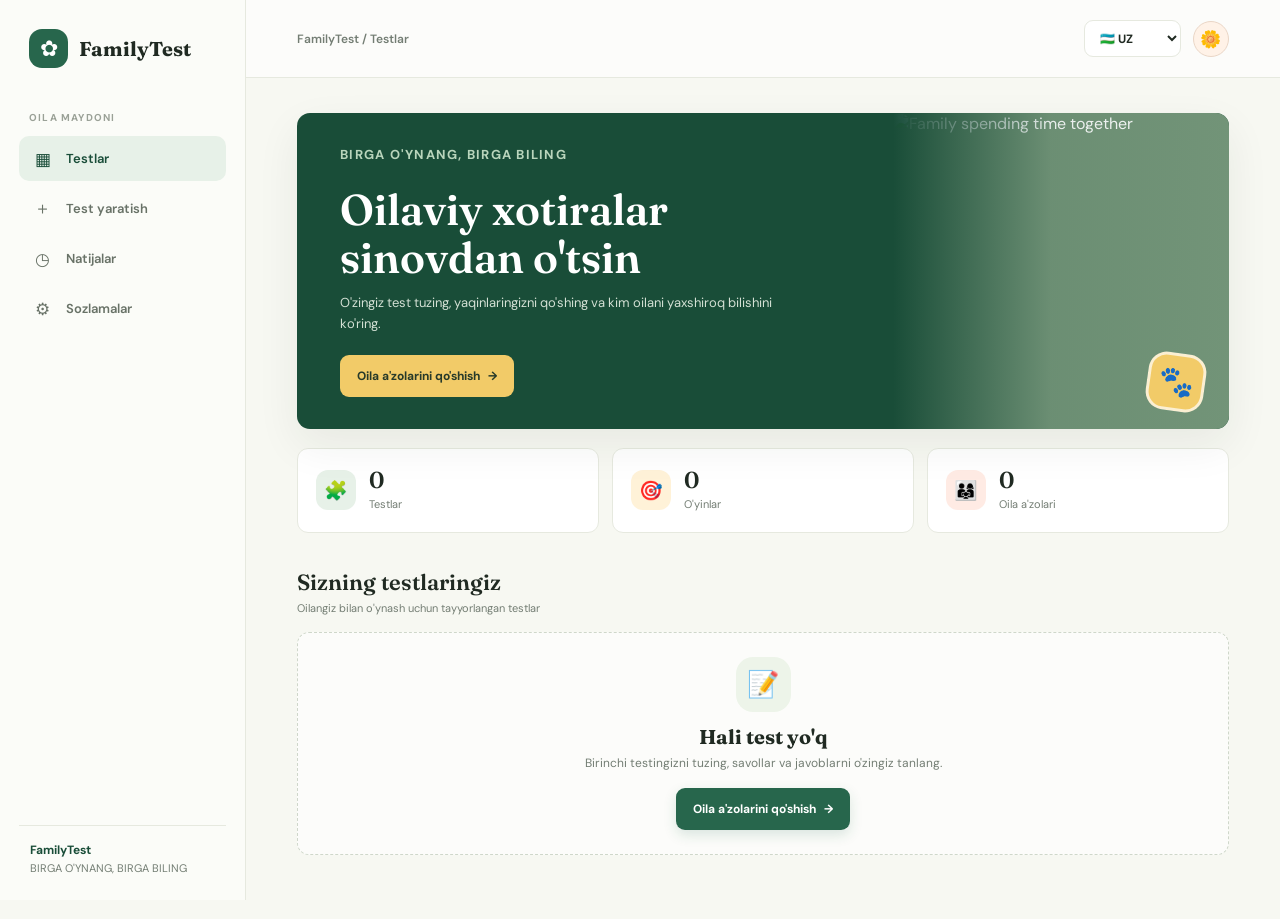
==== index.html @ fa44ad01 "fix vercel routing" ====
<!doctype html>
<html lang="uz">
<head>
	<meta charset="utf-8">
	<meta name="viewport" content="width=device-width, initial-scale=1">
	<meta http-equiv="refresh" content="0; url=./Tests.html">
	<title>FamilyTest</title>
	<script>window.location.replace("./Tests.html");</script>
</head>
<body>
	<p>FamilyTest ochilmoqda. <a href="./Tests.html">Davom etish</a></p>
</body>
</html>
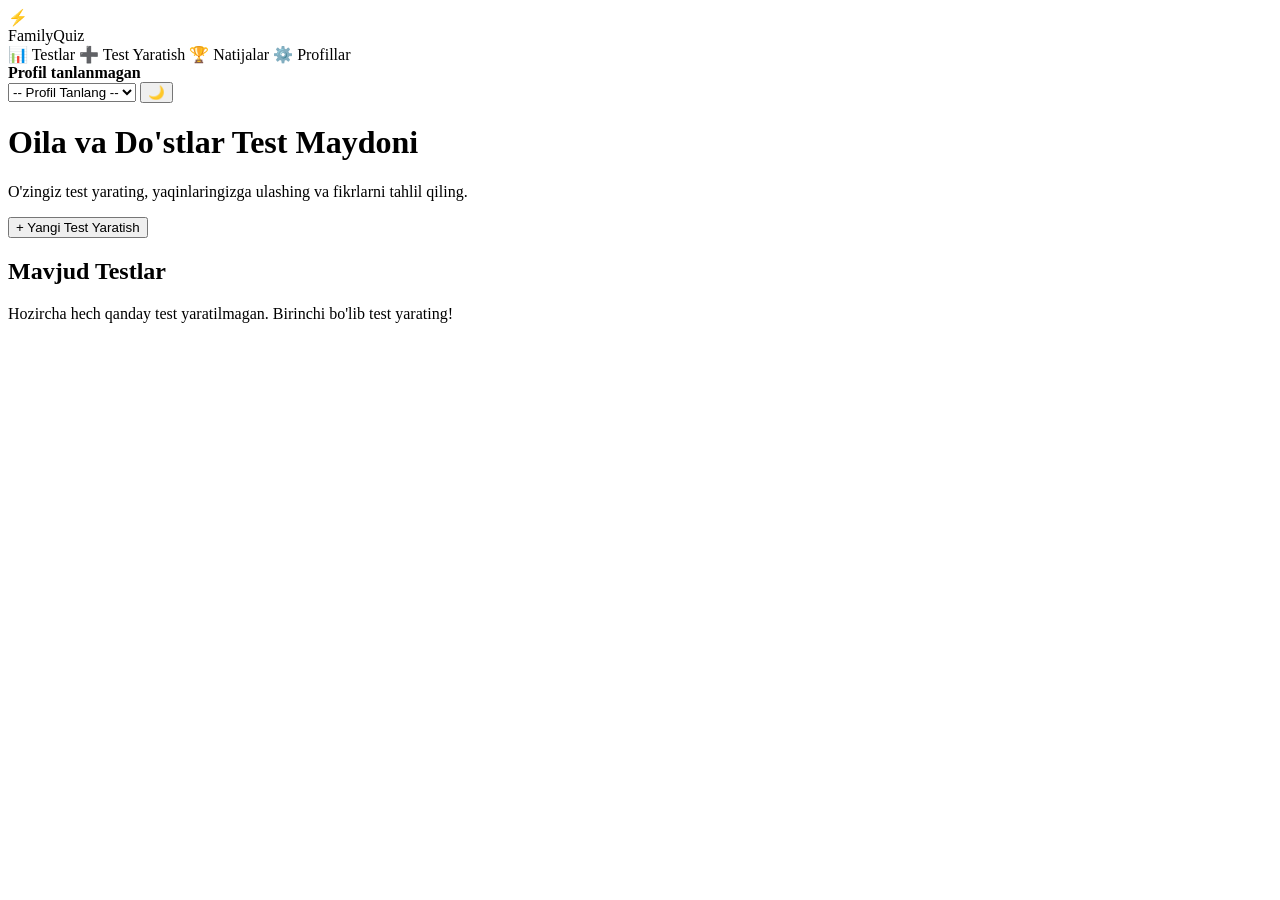
==== commit a8631f7d: "Initial commit: Family & Friends Quiz App" ====
--- a/index.html
+++ b/index.html
@@ -1,13 +1,16 @@
-<!doctype html>
-<html lang="uz">
+<!DOCTYPE html>
+<html lang="uz" data-theme="light">
 <head>
-	<meta charset="utf-8">
-	<meta name="viewport" content="width=device-width, initial-scale=1">
-	<meta http-equiv="refresh" content="0; url=./Tests.html">
-	<title>FamilyTest</title>
-	<script>window.location.replace("./Tests.html");</script>
+    <meta charset="UTF-8">
+    <meta name="viewport" content="width=device-width, initial-scale=1.0">
+    <title>Family & Friends Test Platformasi</title>
+    <link rel="stylesheet" href="style.css">
+    <link rel="preconnect" href="https://fonts.googleapis.com">
+    <link rel="preconnect" href="https://fonts.gstatic.com" crossorigin>
+    <link href="https://fonts.googleapis.com/css2?family=Plus+Jakarta+Sans:wght@400;500;600;700;800&display=swap" rel="stylesheet">
 </head>
 <body>
-	<p>FamilyTest ochilmoqda. <a href="./Tests.html">Davom etish</a></p>
+    <div id="app"></div>
+    <script src="app.js"></script>
 </body>
 </html>
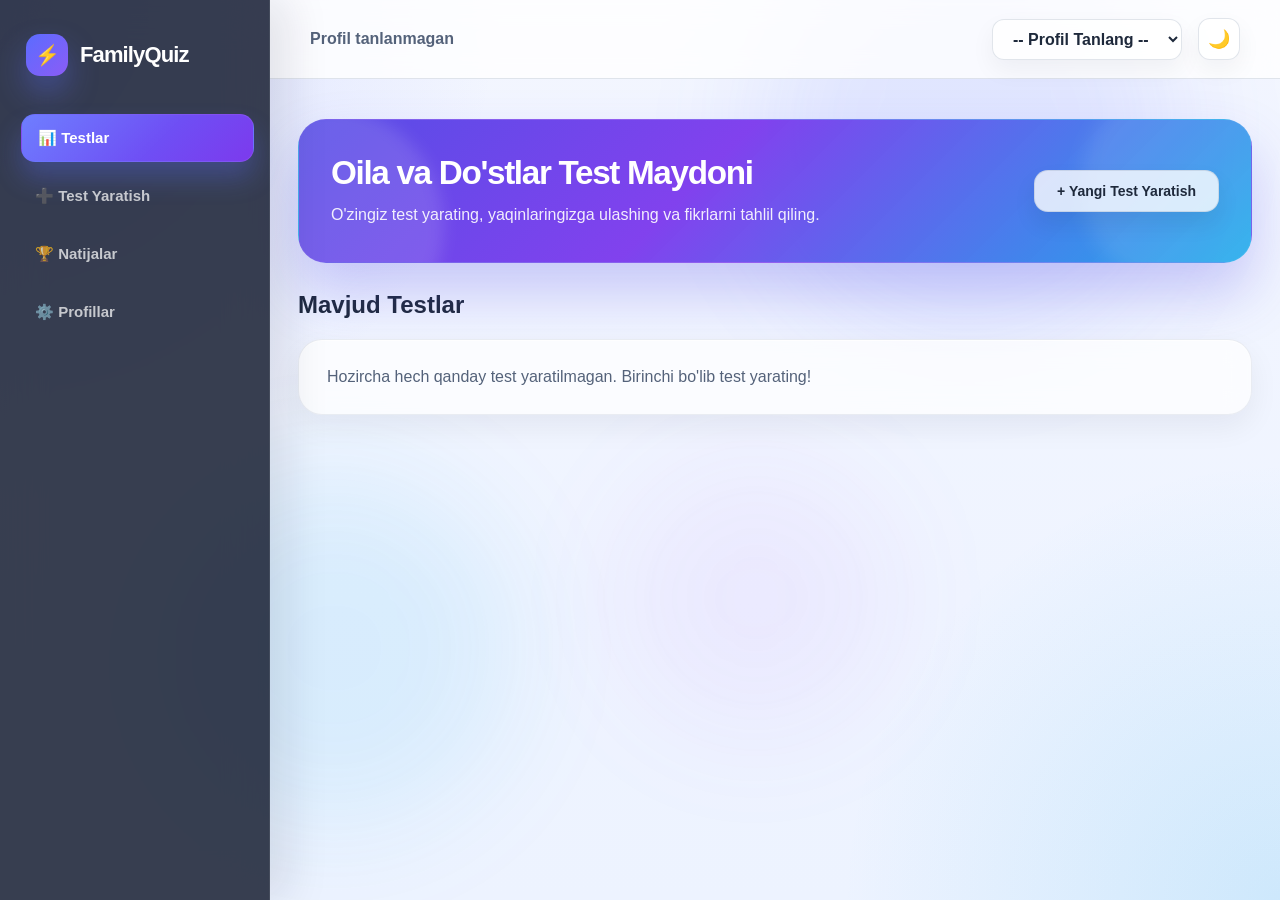
==== commit da7bf7f1: "first commit" ====
--- a/index.html
+++ b/index.html
@@ -4,7 +4,7 @@
     <meta charset="UTF-8">
     <meta name="viewport" content="width=device-width, initial-scale=1.0">
     <title>Family & Friends Test Platformasi</title>
-    <link rel="stylesheet" href="style.css">
+    <link rel="stylesheet" href="Style.css">
     <link rel="preconnect" href="https://fonts.googleapis.com">
     <link rel="preconnect" href="https://fonts.gstatic.com" crossorigin>
     <link href="https://fonts.googleapis.com/css2?family=Plus+Jakarta+Sans:wght@400;500;600;700;800&display=swap" rel="stylesheet">
--- a/Style.css
+++ b/Style.css
@@ -0,0 +1,789 @@
+:root {
+    --bg-main: #f3f6ff;
+    --bg-surface: rgba(255, 255, 255, 0.9);
+    --bg-soft: #eef3ff;
+    --bg-sidebar: linear-gradient(180deg, #0f172a 0%, #111827 100%);
+    --text-primary: #1e293b;
+    --text-secondary: #54627a;
+    --text-muted: #8a94ad;
+    --border-color: rgba(148, 163, 184, 0.28);
+    --primary: #5b6cff;
+    --primary-hover: #485ef6;
+    --primary-soft: #eef2ff;
+    --primary-glow: rgba(91, 108, 255, 0.18);
+    --accent-success: #16a34a;
+    --accent-success-soft: #ecfdf5;
+    --accent-danger: #ef4444;
+    --accent-danger-soft: #fff1f2;
+    --accent-warning: #f59e0b;
+    --shadow-sm: 0 10px 25px rgba(15, 23, 42, 0.05);
+    --shadow-md: 0 18px 36px rgba(15, 23, 42, 0.08);
+    --shadow-lg: 0 28px 50px rgba(91, 108, 255, 0.15);
+    --radius-sm: 10px;
+    --radius-md: 16px;
+    --radius-lg: 24px;
+    --transition: all 0.25s ease-in-out;
+}
+
+[data-theme="dark"] {
+    --bg-main: #0f172a;
+    --bg-surface: rgba(15, 23, 42, 0.9);
+    --bg-soft: #111c34;
+    --bg-sidebar: linear-gradient(180deg, #020817 0%, #0f172a 100%);
+    --text-primary: #e2e8f0;
+    --text-secondary: #b7c2d6;
+    --text-muted: #8ea0c0;
+    --border-color: rgba(148, 163, 184, 0.18);
+    --primary: #7c9cff;
+    --primary-hover: #9bb3ff;
+    --primary-soft: rgba(124, 156, 255, 0.12);
+    --primary-glow: rgba(124, 156, 255, 0.2);
+    --accent-success: #34d399;
+    --accent-success-soft: rgba(52, 211, 153, 0.12);
+    --accent-danger: #f87171;
+    --accent-danger-soft: rgba(248, 113, 113, 0.12);
+    --accent-warning: #fbbf24;
+    --shadow-sm: 0 12px 30px rgba(2, 6, 23, 0.35);
+    --shadow-md: 0 24px 48px rgba(2, 6, 23, 0.45);
+    --shadow-lg: 0 30px 60px rgba(15, 23, 42, 0.45);
+}
+
+* {
+    box-sizing: border-box;
+    margin: 0;
+    padding: 0;
+}
+
+html {
+    scroll-behavior: smooth;
+}
+
+body {
+    font-family: 'DM Sans', sans-serif;
+    background:
+        radial-gradient(circle at top left, rgba(91, 108, 255, 0.18), transparent 32%),
+        radial-gradient(circle at bottom right, rgba(14, 165, 233, 0.14), transparent 28%),
+        linear-gradient(180deg, var(--bg-main) 0%, #edf3ff 100%);
+    color: var(--text-primary);
+    transition: background 0.3s ease, color 0.3s ease;
+    min-height: 100vh;
+    overflow-x: hidden;
+}
+
+button, input, select, textarea {
+    font: inherit;
+}
+
+.app-shell {
+    position: relative;
+    min-height: 100vh;
+    isolation: isolate;
+    overflow: hidden;
+}
+
+.ambient {
+    position: absolute;
+    border-radius: 50%;
+    filter: blur(60px);
+    opacity: 0.55;
+    pointer-events: none;
+    animation: floatOrb 16s ease-in-out infinite alternate;
+    z-index: 0;
+}
+
+.ambient-one {
+    width: 420px;
+    height: 420px;
+    background: rgba(91, 108, 255, 0.22);
+    top: -80px;
+    right: 8%;
+}
+
+.ambient-two {
+    width: 360px;
+    height: 360px;
+    background: rgba(14, 165, 233, 0.18);
+    bottom: 8%;
+    left: 12%;
+    animation-delay: 1s;
+}
+
+.ambient-three {
+    width: 280px;
+    height: 280px;
+    background: rgba(168, 85, 247, 0.12);
+    bottom: 18%;
+    right: 30%;
+    animation-delay: 2.4s;
+}
+
+@keyframes floatOrb {
+    0% {
+        transform: translate3d(0, 0, 0) scale(1);
+    }
+    100% {
+        transform: translate3d(25px, -30px, 0) scale(1.08);
+    }
+}
+
+/* Layout */
+.app-container {
+    display: flex;
+    min-height: 100vh;
+    position: relative;
+    z-index: 1;
+}
+
+.sidebar {
+    width: 270px;
+    background: rgba(15, 23, 42, 0.82);
+    backdrop-filter: blur(20px);
+    -webkit-backdrop-filter: blur(20px);
+    color: #ffffff;
+    padding: 30px 18px 22px;
+    display: flex;
+    flex-direction: column;
+    justify-content: space-between;
+    position: fixed;
+    height: 100vh;
+    z-index: 100;
+    box-shadow: 18px 0 40px rgba(15, 23, 42, 0.1);
+    border-right: 1px solid rgba(255,255,255,0.08);
+}
+
+.brand {
+    display: flex;
+    align-items: center;
+    gap: 12px;
+    font-size: 22px;
+    font-weight: 800;
+    letter-spacing: -0.04em;
+    color: #ffffff;
+    padding: 4px 8px;
+}
+
+.brand-icon {
+    width: 42px;
+    height: 42px;
+    background: linear-gradient(135deg, var(--primary), #8b5cf6);
+    border-radius: 14px;
+    display: grid;
+    place-items: center;
+    font-size: 20px;
+    box-shadow: 0 16px 30px rgba(91, 108, 255, 0.35);
+}
+
+.nav-menu {
+    margin-top: 34px;
+    display: flex;
+    flex-direction: column;
+    gap: 10px;
+    flex: 1;
+}
+
+.nav-item {
+    display: flex;
+    align-items: center;
+    gap: 12px;
+    padding: 14px 16px;
+    border-radius: 14px;
+    color: rgba(255, 255, 255, 0.72);
+    text-decoration: none;
+    font-weight: 700;
+    font-size: 15px;
+    transition: transform 0.22s ease, background 0.22s ease, box-shadow 0.22s ease, color 0.22s ease;
+    cursor: pointer;
+    border: 1px solid transparent;
+    position: relative;
+    overflow: hidden;
+}
+
+.nav-item::before {
+    content: "";
+    position: absolute;
+    inset: 0;
+    background: linear-gradient(135deg, rgba(255,255,255,0.12), transparent 60%);
+    opacity: 0;
+    transition: opacity 0.22s ease;
+}
+
+.nav-item:hover::before,
+.nav-item.active::before {
+    opacity: 1;
+}
+
+.nav-item:hover,
+.nav-item.active {
+    background: rgba(255, 255, 255, 0.08);
+    color: #ffffff;
+    border-color: rgba(255, 255, 255, 0.08);
+    box-shadow: inset 0 0 0 1px rgba(255, 255, 255, 0.02), 0 12px 18px rgba(15, 23, 42, 0.18);
+    transform: translateX(3px);
+}
+
+.nav-item.active {
+    background: linear-gradient(135deg, var(--primary), #7c3aed);
+    box-shadow: 0 16px 26px rgba(91, 108, 255, 0.3);
+}
+
+.main-content {
+    flex: 1;
+    margin-left: 270px;
+    display: flex;
+    flex-direction: column;
+    min-height: 100vh;
+}
+
+.topbar {
+    background: rgba(255, 255, 255, 0.8);
+    border-bottom: 1px solid var(--border-color);
+    padding: 18px 40px;
+    display: flex;
+    justify-content: space-between;
+    align-items: center;
+    position: sticky;
+    top: 0;
+    z-index: 90;
+    backdrop-filter: blur(12px);
+    -webkit-backdrop-filter: blur(12px);
+}
+
+.topbar-user {
+    display: flex;
+    align-items: center;
+    gap: 12px;
+}
+
+.user-avatar-badge {
+    width: 42px;
+    height: 42px;
+    border-radius: 50%;
+    background: linear-gradient(135deg, var(--primary-soft), rgba(91, 108, 255, 0.16));
+    display: grid;
+    place-items: center;
+    font-size: 20px;
+    border: 2px solid rgba(91, 108, 255, 0.25);
+    box-shadow: 0 12px 24px var(--primary-glow);
+}
+
+.topbar-actions {
+    display: flex;
+    align-items: center;
+    gap: 16px;
+}
+
+.theme-toggle-btn {
+    background: rgba(255, 255, 255, 0.7);
+    border: 1px solid var(--border-color);
+    width: 42px;
+    height: 42px;
+    border-radius: 12px;
+    cursor: pointer;
+    display: grid;
+    place-items: center;
+    font-size: 18px;
+    color: var(--text-primary);
+    transition: var(--transition);
+    box-shadow: var(--shadow-sm);
+}
+
+.theme-toggle-btn:hover {
+    border-color: var(--primary);
+    transform: translateY(-1px);
+}
+
+.profile-select {
+    padding: 10px 16px;
+    border-radius: 12px;
+    border: 1px solid var(--border-color);
+    background: rgba(255, 255, 255, 0.8);
+    color: var(--text-primary);
+    font-weight: 700;
+    outline: none;
+    cursor: pointer;
+    box-shadow: var(--shadow-sm);
+}
+
+.content-body {
+    padding: 40px 28px 52px;
+    max-width: 1180px;
+    width: 100%;
+    margin: 0 auto;
+}
+
+/* UI Components */
+.card {
+    background: rgba(255,255,255,0.72);
+    border: 1px solid rgba(148,163,184,0.18);
+    border-radius: var(--radius-lg);
+    padding: 28px;
+    margin-bottom: 24px;
+    box-shadow: 0 12px 30px rgba(15,23,42,0.06), inset 0 1px 0 rgba(255,255,255,0.7);
+    transition: box-shadow 0.25s ease, transform 0.25s ease, border-color 0.25s ease;
+    backdrop-filter: blur(12px);
+    -webkit-backdrop-filter: blur(12px);
+}
+
+.card:hover {
+    box-shadow: 0 22px 38px rgba(91,108,255,0.12), inset 0 1px 0 rgba(255,255,255,0.7);
+    transform: translateY(-3px) scale(1.005);
+    border-color: rgba(91,108,255,0.25);
+}
+
+.btn {
+    display: inline-flex;
+    align-items: center;
+    justify-content: center;
+    gap: 8px;
+    padding: 12px 22px;
+    border-radius: 14px;
+    font-weight: 800;
+    font-size: 14px;
+    cursor: pointer;
+    border: none;
+    transition: transform 0.22s ease, box-shadow 0.22s ease, filter 0.22s ease;
+    text-decoration: none;
+    white-space: nowrap;
+    box-shadow: 0 12px 22px rgba(15, 23, 42, 0.08);
+    position: relative;
+    overflow: hidden;
+}
+
+.btn::before {
+    content: "";
+    position: absolute;
+    inset: 0;
+    background: linear-gradient(135deg, rgba(255,255,255,0.28), rgba(255,255,255,0.08), transparent 70%);
+    opacity: 0;
+    transition: opacity 0.22s ease;
+}
+
+.btn:hover::before {
+    opacity: 1;
+}
+
+.btn:hover {
+    transform: translateY(-2px) scale(1.01);
+    filter: saturate(1.08);
+}
+
+.btn-primary {
+    background: linear-gradient(135deg, var(--primary), var(--primary-hover));
+    color: #ffffff;
+}
+
+.btn-primary:hover {
+    box-shadow: 0 18px 30px rgba(91, 108, 255, 0.25);
+}
+
+.btn-secondary {
+    background: rgba(255, 255, 255, 0.8);
+    color: var(--text-primary);
+    border: 1px solid var(--border-color);
+}
+
+.btn-secondary:hover {
+    border-color: var(--primary);
+    background: var(--bg-soft);
+}
+
+.btn-danger {
+    background: var(--accent-danger-soft);
+    color: var(--accent-danger);
+}
+
+.btn-danger:hover {
+    background: var(--accent-danger);
+    color: #ffffff;
+}
+
+.form-group {
+    margin-bottom: 20px;
+    display: flex;
+    flex-direction: column;
+    gap: 8px;
+}
+
+.form-group label {
+    font-weight: 700;
+    font-size: 14px;
+    color: var(--text-secondary);
+}
+
+.form-control {
+    width: 100%;
+    padding: 13px 15px;
+    border-radius: 12px;
+    border: 1px solid var(--border-color);
+    background: rgba(255, 255, 255, 0.7);
+    color: var(--text-primary);
+    font-size: 15px;
+    outline: none;
+    transition: var(--transition);
+}
+
+.form-control:focus {
+    border-color: var(--primary);
+    box-shadow: 0 0 0 4px var(--primary-glow);
+    background: #ffffff;
+}
+
+textarea.form-control {
+    resize: vertical;
+    min-height: 110px;
+}
+
+/* Page Specifics */
+.hero-banner {
+    background: linear-gradient(135deg, rgba(79, 70, 229, 0.96) 0%, rgba(124, 58, 237, 0.96) 42%, rgba(14, 165, 233, 0.92) 100%);
+    color: #ffffff;
+    border-radius: 28px;
+    padding: 34px 32px;
+    margin-bottom: 28px;
+    display: flex;
+    justify-content: space-between;
+    align-items: center;
+    border: 1px solid rgba(255, 255, 255, 0.15);
+    box-shadow: 0 30px 56px rgba(79, 70, 229, 0.26);
+    position: relative;
+    overflow: hidden;
+}
+
+.hero-banner::before {
+    content: "";
+    position: absolute;
+    inset: -10% auto auto -10%;
+    width: 240px;
+    height: 240px;
+    border-radius: 50%;
+    background: rgba(255, 255, 255, 0.12);
+    filter: blur(8px);
+}
+
+.hero-banner::after {
+    content: "";
+    position: absolute;
+    right: -50px;
+    top: -45px;
+    width: 220px;
+    height: 220px;
+    border-radius: 50%;
+    background: rgba(255, 255, 255, 0.1);
+    filter: blur(10px);
+}
+
+.hero-banner > * {
+    position: relative;
+    z-index: 1;
+}
+
+.hero-banner h1 {
+    font-size: clamp(28px, 2.6vw, 42px);
+    font-weight: 800;
+    margin-bottom: 10px;
+    letter-spacing: -0.04em;
+}
+
+.hero-banner p {
+    opacity: 0.9;
+    font-size: 16px;
+    max-width: 640px;
+    line-height: 1.6;
+}
+
+.grid-2 {
+    display: grid;
+    grid-template-columns: repeat(auto-fill, minmax(320px, 1fr));
+    gap: 24px;
+}
+
+.avatar-selector {
+    display: flex;
+    gap: 12px;
+    flex-wrap: wrap;
+    margin-top: 10px;
+}
+
+.avatar-option {
+    width: 48px;
+    height: 48px;
+    border-radius: 14px;
+    border: 2px solid var(--border-color);
+    display: grid;
+    place-items: center;
+    font-size: 24px;
+    cursor: pointer;
+    background: rgba(255, 255, 255, 0.7);
+    transition: var(--transition);
+}
+
+.avatar-option:hover,
+.avatar-option.selected {
+    border-color: var(--primary);
+    background: var(--primary-soft);
+    transform: scale(1.08);
+    box-shadow: 0 12px 26px var(--primary-glow);
+}
+
+.badge {
+    padding: 7px 12px;
+    border-radius: 999px;
+    font-size: 12px;
+    font-weight: 800;
+    display: inline-flex;
+    align-items: center;
+    letter-spacing: 0.02em;
+}
+
+.badge-primary {
+    background: var(--primary-soft);
+    color: var(--primary);
+}
+
+.badge-success {
+    background: var(--accent-success-soft);
+    color: var(--accent-success);
+}
+
+.badge-warning {
+    background: #fff7e7;
+    color: var(--accent-warning);
+}
+
+.evaluation-note {
+    margin-top: 8px;
+    padding: 12px 14px;
+    background: linear-gradient(135deg, var(--primary-soft), rgba(91, 108, 255, 0.04));
+    border-left: 4px solid var(--primary);
+    border-radius: 12px;
+    font-size: 13px;
+    color: var(--text-primary);
+    font-style: italic;
+}
+
+.question-builder-item {
+    background: linear-gradient(180deg, rgba(255, 255, 255, 0.8), rgba(238, 242, 255, 0.78));
+    border: 1px solid var(--border-color);
+    border-radius: var(--radius-md);
+    padding: 22px;
+    margin-bottom: 20px;
+    box-shadow: inset 0 1px 0 rgba(255,255,255,0.9);
+}
+
+.option-input-group {
+    display: grid;
+    grid-template-columns: 30px 1fr 1fr auto;
+    gap: 12px;
+    align-items: center;
+    margin-bottom: 12px;
+}
+
+.details-box {
+    margin-top: 15px;
+    padding: 18px;
+    background: linear-gradient(180deg, rgba(255,255,255,0.68), rgba(238,242,255,0.9));
+    border: 1px solid var(--border-color);
+    border-radius: var(--radius-md);
+}
+
+.toast-stack {
+    position: fixed;
+    right: 22px;
+    bottom: 22px;
+    display: flex;
+    flex-direction: column;
+    gap: 12px;
+    z-index: 1200;
+}
+
+.toast {
+    display: flex;
+    align-items: center;
+    gap: 12px;
+    min-width: 260px;
+    max-width: 360px;
+    padding: 14px 16px;
+    border-radius: 16px;
+    border: 1px solid rgba(148, 163, 184, 0.2);
+    background: rgba(15, 23, 42, 0.92);
+    color: #fff;
+    box-shadow: 0 20px 40px rgba(15, 23, 42, 0.28);
+    backdrop-filter: blur(10px);
+    animation: toastIn 0.25s ease;
+}
+
+.toast-success {
+    background: linear-gradient(135deg, rgba(13, 148, 136, 0.92), rgba(22, 163, 74, 0.95));
+}
+
+.toast-error {
+    background: linear-gradient(135deg, rgba(190, 24, 93, 0.94), rgba(239, 68, 68, 0.95));
+}
+
+.toast-info {
+    background: linear-gradient(135deg, rgba(37, 99, 235, 0.9), rgba(91, 108, 255, 0.94));
+}
+
+.toast-icon {
+    width: 28px;
+    height: 28px;
+    border-radius: 10px;
+    display: grid;
+    place-items: center;
+    font-weight: 800;
+    background: rgba(255, 255, 255, 0.12);
+}
+
+.toast-text {
+    flex: 1;
+    font-size: 14px;
+    line-height: 1.4;
+    font-weight: 600;
+}
+
+.toast-close {
+    border: none;
+    background: transparent;
+    color: rgba(255, 255, 255, 0.8);
+    font-size: 22px;
+    cursor: pointer;
+    line-height: 1;
+}
+
+.modal-backdrop {
+    position: fixed;
+    inset: 0;
+    background: rgba(15, 23, 42, 0.45);
+    display: grid;
+    place-items: center;
+    z-index: 1300;
+    padding: 20px;
+}
+
+.modal-card {
+    width: min(440px, 100%);
+    background: rgba(255, 255, 255, 0.96);
+    border: 1px solid var(--border-color);
+    border-radius: 24px;
+    box-shadow: 0 28px 60px rgba(15, 23, 42, 0.22);
+    padding: 24px 22px 20px;
+    animation: modalIn 0.2s ease;
+}
+
+.modal-header {
+    display: flex;
+    align-items: center;
+    gap: 12px;
+    margin-bottom: 12px;
+}
+
+.modal-badge {
+    width: 40px;
+    height: 40px;
+    background: linear-gradient(135deg, var(--primary), #8b5cf6);
+    color: white;
+    border-radius: 12px;
+    display: grid;
+    place-items: center;
+    font-size: 18px;
+}
+
+.modal-card h3 {
+    font-size: 22px;
+    letter-spacing: -0.03em;
+}
+
+.modal-card p {
+    color: var(--text-secondary);
+    line-height: 1.6;
+    margin-bottom: 22px;
+}
+
+.modal-actions {
+    display: flex;
+    justify-content: flex-end;
+    gap: 12px;
+}
+
+@keyframes toastIn {
+    from {
+        opacity: 0;
+        transform: translateY(20px) scale(0.96);
+    }
+    to {
+        opacity: 1;
+        transform: translateY(0) scale(1);
+    }
+}
+
+@keyframes modalIn {
+    from {
+        opacity: 0;
+        transform: translateY(12px) scale(0.97);
+    }
+    to {
+        opacity: 1;
+        transform: translateY(0) scale(1);
+    }
+}
+
+@media (max-width: 980px) {
+    .sidebar {
+        position: static;
+        width: 100%;
+        height: auto;
+        padding-bottom: 18px;
+        backdrop-filter: blur(16px);
+    }
+
+    .app-container {
+        flex-direction: column;
+    }
+
+    .main-content {
+        margin-left: 0;
+    }
+
+    .nav-menu {
+        display: grid;
+        grid-template-columns: repeat(2, minmax(0, 1fr));
+    }
+}
+
+@media (max-width: 640px) {
+    .topbar {
+        padding: 16px 18px;
+        flex-wrap: wrap;
+        gap: 12px;
+    }
+
+    .topbar-actions {
+        width: 100%;
+        justify-content: space-between;
+    }
+
+    .content-body {
+        padding: 20px 16px 30px;
+    }
+
+    .hero-banner {
+        flex-direction: column;
+        align-items: flex-start;
+        gap: 18px;
+        padding: 28px 22px;
+    }
+
+    .card {
+        padding: 20px 18px;
+    }
+
+    .option-input-group {
+        grid-template-columns: 24px 1fr;
+        align-items: start;
+    }
+
+    .option-input-group .btn,
+    .option-input-group > span {
+        grid-column: 1 / -1;
+    }
+}
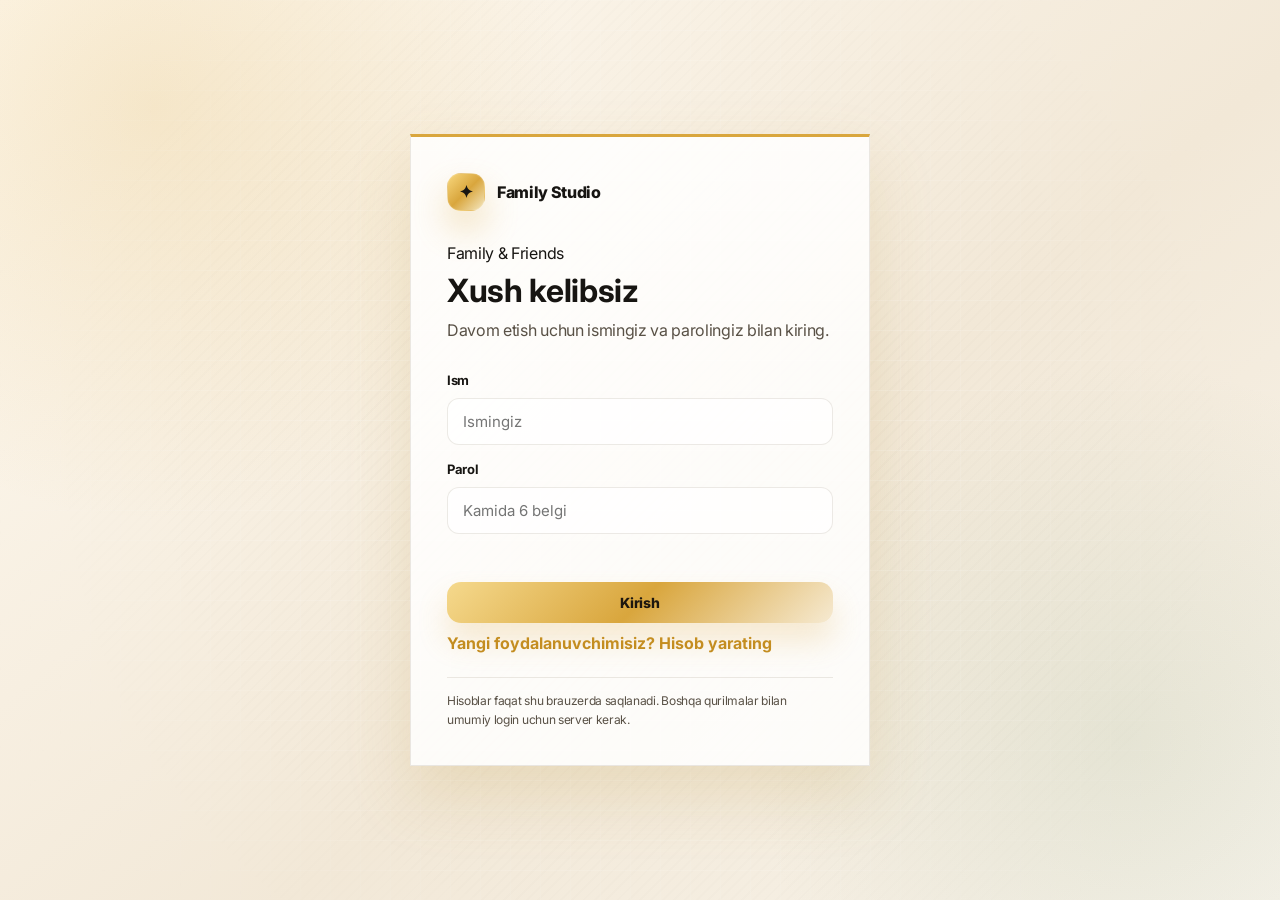
==== commit 8573f4d6: "o'zgarishlar haqida qisqacha izoh" ====
--- a/index.html
+++ b/index.html
@@ -11,6 +11,9 @@
 </head>
 <body>
     <div id="app"></div>
+    <script src="service.js"></script>
+    <script src="users.js"></script>
+    <script src="logIn.js"></script>
     <script src="app.js"></script>
 </body>
 </html>
--- a/Style.css
+++ b/Style.css
@@ -1,24 +1,27 @@
+@import url('https://fonts.googleapis.com/css2?family=Inter:wght@400;500;600;700;800;900&display=swap');
+
 :root {
-    --bg-main: #f3f6ff;
-    --bg-surface: rgba(255, 255, 255, 0.9);
-    --bg-soft: #eef3ff;
-    --bg-sidebar: linear-gradient(180deg, #0f172a 0%, #111827 100%);
-    --text-primary: #1e293b;
-    --text-secondary: #54627a;
-    --text-muted: #8a94ad;
-    --border-color: rgba(148, 163, 184, 0.28);
-    --primary: #5b6cff;
-    --primary-hover: #485ef6;
-    --primary-soft: #eef2ff;
-    --primary-glow: rgba(91, 108, 255, 0.18);
-    --accent-success: #16a34a;
-    --accent-success-soft: #ecfdf5;
-    --accent-danger: #ef4444;
-    --accent-danger-soft: #fff1f2;
-    --accent-warning: #f59e0b;
-    --shadow-sm: 0 10px 25px rgba(15, 23, 42, 0.05);
-    --shadow-md: 0 18px 36px rgba(15, 23, 42, 0.08);
-    --shadow-lg: 0 28px 50px rgba(91, 108, 255, 0.15);
+    --bg-main: #f7f1e6;
+    --bg-surface: rgba(255, 255, 255, 0.8);
+    --bg-soft: #fffaf2;
+    --bg-sidebar: linear-gradient(180deg, #0f0f10 0%, #171512 100%);
+    --text-primary: #171512;
+    --text-secondary: #595146;
+    --text-muted: #857a6d;
+    --border-color: rgba(99, 82, 54, 0.12);
+    --primary: #d9a63d;
+    --primary-strong: #c28c1f;
+    --primary-hover: #c68b1f;
+    --primary-soft: rgba(217, 166, 61, 0.12);
+    --primary-glow: rgba(217, 166, 61, 0.18);
+    --accent-success: #6b8d5b;
+    --accent-success-soft: rgba(107, 141, 91, 0.12);
+    --accent-danger: #cf6d59;
+    --accent-danger-soft: rgba(207, 109, 89, 0.12);
+    --accent-warning: #edb634;
+    --shadow-sm: 0 10px 24px rgba(23, 21, 18, 0.05);
+    --shadow-md: 0 20px 36px rgba(23, 21, 18, 0.08);
+    --shadow-lg: 0 30px 60px rgba(181, 142, 52, 0.18);
     --radius-sm: 10px;
     --radius-md: 16px;
     --radius-lg: 24px;
@@ -26,26 +29,70 @@
 }
 
 [data-theme="dark"] {
-    --bg-main: #0f172a;
-    --bg-surface: rgba(15, 23, 42, 0.9);
-    --bg-soft: #111c34;
-    --bg-sidebar: linear-gradient(180deg, #020817 0%, #0f172a 100%);
-    --text-primary: #e2e8f0;
-    --text-secondary: #b7c2d6;
-    --text-muted: #8ea0c0;
-    --border-color: rgba(148, 163, 184, 0.18);
-    --primary: #7c9cff;
-    --primary-hover: #9bb3ff;
-    --primary-soft: rgba(124, 156, 255, 0.12);
-    --primary-glow: rgba(124, 156, 255, 0.2);
-    --accent-success: #34d399;
-    --accent-success-soft: rgba(52, 211, 153, 0.12);
-    --accent-danger: #f87171;
-    --accent-danger-soft: rgba(248, 113, 113, 0.12);
-    --accent-warning: #fbbf24;
-    --shadow-sm: 0 12px 30px rgba(2, 6, 23, 0.35);
-    --shadow-md: 0 24px 48px rgba(2, 6, 23, 0.45);
-    --shadow-lg: 0 30px 60px rgba(15, 23, 42, 0.45);
+    --bg-main: #101010;
+    --bg-surface: rgba(28, 27, 25, 0.8);
+    --bg-soft: #171512;
+    --bg-sidebar: linear-gradient(180deg, #050505 0%, #18120d 100%);
+    --text-primary: #f8f3eb;
+    --text-secondary: #d8ceb7;
+    --text-muted: #b7ad9a;
+    --border-color: rgba(210, 190, 154, 0.18);
+    --primary: #efc75d;
+    --primary-hover: #f3d580;
+    --primary-soft: rgba(239, 199, 93, 0.14);
+    --primary-glow: rgba(239, 199, 93, 0.2);
+    --accent-success: #8ab67f;
+    --accent-success-soft: rgba(138, 182, 127, 0.12);
+    --accent-danger: #df8e79;
+    --accent-danger-soft: rgba(223, 142, 121, 0.12);
+    --accent-warning: #f0be4f;
+    --shadow-sm: 0 12px 26px rgba(0, 0, 0, 0.28);
+    --shadow-md: 0 20px 42px rgba(0, 0, 0, 0.35);
+    --shadow-lg: 0 30px 62px rgba(0, 0, 0, 0.42);
+}
+
+[data-theme="dark"] body {
+    background:
+        radial-gradient(circle at top left, rgba(239, 199, 93, 0.12), transparent 28%),
+        radial-gradient(circle at bottom right, rgba(255, 255, 255, 0.04), transparent 30%),
+        linear-gradient(180deg, #101010 0%, #17120d 100%);
+}
+
+[data-theme="dark"] .topbar {
+    background: rgba(15, 23, 42, 0.72);
+    border-color: rgba(148, 163, 184, 0.12);
+}
+
+[data-theme="dark"] .card {
+    background: rgba(15, 23, 42, 0.7);
+    border-color: rgba(148, 163, 184, 0.12);
+    box-shadow: 0 18px 32px rgba(2, 6, 23, 0.45), inset 0 1px 0 rgba(255,255,255,0.02);
+}
+
+[data-theme="dark"] .form-control,
+[data-theme="dark"] .profile-select,
+[data-theme="dark"] .theme-toggle-btn {
+    background: rgba(15, 23, 42, 0.92);
+    border-color: rgba(148, 163, 184, 0.15);
+    color: var(--text-primary);
+}
+
+[data-theme="dark"] .btn-secondary {
+    background: rgba(15, 23, 42, 0.9);
+    color: var(--text-primary);
+}
+
+[data-theme="dark"] .question-builder-item {
+    background: linear-gradient(180deg, rgba(15, 23, 42, 0.75), rgba(17, 28, 52, 0.88));
+}
+
+[data-theme="dark"] .toast {
+    background: rgba(15, 23, 42, 0.96);
+}
+
+[data-theme="dark"] .modal-card {
+    background: rgba(15, 23, 42, 0.97);
+    border-color: rgba(148, 163, 184, 0.12);
 }
 
 * {
@@ -59,15 +106,30 @@
 }
 
 body {
-    font-family: 'DM Sans', sans-serif;
+    font-family: 'Inter', 'Segoe UI', sans-serif;
     background:
-        radial-gradient(circle at top left, rgba(91, 108, 255, 0.18), transparent 32%),
-        radial-gradient(circle at bottom right, rgba(14, 165, 233, 0.14), transparent 28%),
-        linear-gradient(180deg, var(--bg-main) 0%, #edf3ff 100%);
+        radial-gradient(circle at top left, rgba(217, 166, 61, 0.18), transparent 28%),
+        radial-gradient(circle at bottom right, rgba(255, 255, 255, 0.9), transparent 20%),
+        linear-gradient(180deg, #fffaf4 0%, #f7f1e6 100%);
     color: var(--text-primary);
     transition: background 0.3s ease, color 0.3s ease;
     min-height: 100vh;
     overflow-x: hidden;
+    letter-spacing: -0.02em;
+}
+
+body::before {
+    content: "";
+    position: fixed;
+    inset: 0;
+    pointer-events: none;
+    background:
+        linear-gradient(rgba(255,255,255,0.27) 1px, transparent 1px),
+        linear-gradient(90deg, rgba(255,255,255,0.18) 1px, transparent 1px),
+        repeating-linear-gradient(135deg, rgba(32, 30, 27, 0.02) 0, rgba(32,30,27,0.02) 2px, transparent 2px, transparent 8px);
+    background-size: 30px 30px, 30px 30px, 100% 100%;
+    mask-image: radial-gradient(circle at center, black 30%, transparent 92%);
+    opacity: 0.7;
 }
 
 button, input, select, textarea {
@@ -79,6 +141,15 @@
     min-height: 100vh;
     isolation: isolate;
     overflow: hidden;
+}
+
+.app-shell::before {
+    content: "";
+    position: absolute;
+    inset: 0;
+    background: linear-gradient(135deg, rgba(217,166,61,0.06), rgba(255,255,255,0.08), rgba(214,175,90,0.04));
+    pointer-events: none;
+    z-index: 0;
 }
 
 .ambient {
@@ -94,7 +165,7 @@
 .ambient-one {
     width: 420px;
     height: 420px;
-    background: rgba(91, 108, 255, 0.22);
+    background: rgba(217, 166, 61, 0.2);
     top: -80px;
     right: 8%;
 }
@@ -102,7 +173,7 @@
 .ambient-two {
     width: 360px;
     height: 360px;
-    background: rgba(14, 165, 233, 0.18);
+    background: rgba(255, 245, 209, 0.4);
     bottom: 8%;
     left: 12%;
     animation-delay: 1s;
@@ -111,7 +182,7 @@
 .ambient-three {
     width: 280px;
     height: 280px;
-    background: rgba(168, 85, 247, 0.12);
+    background: rgba(170, 133, 56, 0.12);
     bottom: 18%;
     right: 30%;
     animation-delay: 2.4s;
@@ -136,7 +207,7 @@
 
 .sidebar {
     width: 270px;
-    background: rgba(15, 23, 42, 0.82);
+    background: linear-gradient(180deg, rgba(16, 15, 14, 0.97), rgba(29, 24, 19, 0.94));
     backdrop-filter: blur(20px);
     -webkit-backdrop-filter: blur(20px);
     color: #ffffff;
@@ -147,8 +218,16 @@
     position: fixed;
     height: 100vh;
     z-index: 100;
-    box-shadow: 18px 0 40px rgba(15, 23, 42, 0.1);
+    box-shadow: 18px 0 40px rgba(21, 18, 12, 0.18);
     border-right: 1px solid rgba(255,255,255,0.08);
+}
+
+.sidebar::before {
+    content: "";
+    position: absolute;
+    inset: 0;
+    background: linear-gradient(135deg, rgba(217,166,61,0.14), transparent 42%, rgba(255,255,255,0.04));
+    pointer-events: none;
 }
 
 .brand {
@@ -160,17 +239,20 @@
     letter-spacing: -0.04em;
     color: #ffffff;
     padding: 4px 8px;
+    position: relative;
+    z-index: 1;
 }
 
 .brand-icon {
-    width: 42px;
-    height: 42px;
-    background: linear-gradient(135deg, var(--primary), #8b5cf6);
+    width: 44px;
+    height: 44px;
+    background: linear-gradient(135deg, #f8d77d, var(--primary), #f4e7c0);
     border-radius: 14px;
     display: grid;
     place-items: center;
     font-size: 20px;
-    box-shadow: 0 16px 30px rgba(91, 108, 255, 0.35);
+    box-shadow: 0 18px 34px rgba(217, 166, 61, 0.32);
+    border: 1px solid rgba(255,255,255,0.14);
 }
 
 .nav-menu {
@@ -196,6 +278,23 @@
     border: 1px solid transparent;
     position: relative;
     overflow: hidden;
+    z-index: 1;
+}
+
+.nav-icon {
+    width: 28px;
+    height: 28px;
+    display: inline-flex;
+    align-items: center;
+    justify-content: center;
+    color: currentColor;
+    opacity: 0.92;
+}
+
+.nav-icon svg {
+    width: 18px;
+    height: 18px;
+    display: block;
 }
 
 .nav-item::before {
@@ -222,8 +321,9 @@
 }
 
 .nav-item.active {
-    background: linear-gradient(135deg, var(--primary), #7c3aed);
-    box-shadow: 0 16px 26px rgba(91, 108, 255, 0.3);
+    background: linear-gradient(135deg, #f6d982, var(--primary), #f2e2b7);
+    color: #1d170f;
+    box-shadow: 0 18px 32px rgba(217, 166, 61, 0.28);
 }
 
 .main-content {
@@ -235,7 +335,7 @@
 }
 
 .topbar {
-    background: rgba(255, 255, 255, 0.8);
+    background: rgba(255, 255, 255, 0.7);
     border-bottom: 1px solid var(--border-color);
     padding: 18px 40px;
     display: flex;
@@ -246,6 +346,7 @@
     z-index: 90;
     backdrop-filter: blur(12px);
     -webkit-backdrop-filter: blur(12px);
+    box-shadow: 0 8px 26px rgba(15, 23, 42, 0.04);
 }
 
 .topbar-user {
@@ -258,11 +359,11 @@
     width: 42px;
     height: 42px;
     border-radius: 50%;
-    background: linear-gradient(135deg, var(--primary-soft), rgba(91, 108, 255, 0.16));
+    background: linear-gradient(135deg, var(--primary-soft), rgba(217, 166, 61, 0.18));
     display: grid;
     place-items: center;
     font-size: 20px;
-    border: 2px solid rgba(91, 108, 255, 0.25);
+    border: 2px solid rgba(217, 166, 61, 0.26);
     box-shadow: 0 12px 24px var(--primary-glow);
 }
 
@@ -273,11 +374,11 @@
 }
 
 .theme-toggle-btn {
-    background: rgba(255, 255, 255, 0.7);
+    background: linear-gradient(135deg, rgba(255,255,255,0.9), rgba(238,242,255,0.82));
     border: 1px solid var(--border-color);
-    width: 42px;
-    height: 42px;
-    border-radius: 12px;
+    width: 44px;
+    height: 44px;
+    border-radius: 14px;
     cursor: pointer;
     display: grid;
     place-items: center;
@@ -296,7 +397,7 @@
     padding: 10px 16px;
     border-radius: 12px;
     border: 1px solid var(--border-color);
-    background: rgba(255, 255, 255, 0.8);
+    background: linear-gradient(180deg, rgba(255,255,255,0.9), rgba(237,243,255,0.8));
     color: var(--text-primary);
     font-weight: 700;
     outline: none;
@@ -313,21 +414,21 @@
 
 /* UI Components */
 .card {
-    background: rgba(255,255,255,0.72);
-    border: 1px solid rgba(148,163,184,0.18);
+    background: linear-gradient(180deg, rgba(255,255,255,0.82), rgba(255,250,242,0.78));
+    border: 1px solid rgba(99, 82, 54, 0.12);
     border-radius: var(--radius-lg);
     padding: 28px;
     margin-bottom: 24px;
-    box-shadow: 0 12px 30px rgba(15,23,42,0.06), inset 0 1px 0 rgba(255,255,255,0.7);
+    box-shadow: 0 18px 38px rgba(19, 16, 15, 0.06), inset 0 1px 0 rgba(255,255,255,0.8);
     transition: box-shadow 0.25s ease, transform 0.25s ease, border-color 0.25s ease;
     backdrop-filter: blur(12px);
     -webkit-backdrop-filter: blur(12px);
 }
 
 .card:hover {
-    box-shadow: 0 22px 38px rgba(91,108,255,0.12), inset 0 1px 0 rgba(255,255,255,0.7);
+    box-shadow: 0 22px 38px rgba(217,166,61,0.12), inset 0 1px 0 rgba(255,255,255,0.7);
     transform: translateY(-3px) scale(1.005);
-    border-color: rgba(91,108,255,0.25);
+    border-color: rgba(217,166,61,0.25);
 }
 
 .btn {
@@ -344,9 +445,10 @@
     transition: transform 0.22s ease, box-shadow 0.22s ease, filter 0.22s ease;
     text-decoration: none;
     white-space: nowrap;
-    box-shadow: 0 12px 22px rgba(15, 23, 42, 0.08);
+    box-shadow: 0 14px 26px rgba(15, 23, 42, 0.08);
     position: relative;
     overflow: hidden;
+    letter-spacing: -0.01em;
 }
 
 .btn::before {
@@ -368,12 +470,13 @@
 }
 
 .btn-primary {
-    background: linear-gradient(135deg, var(--primary), var(--primary-hover));
-    color: #ffffff;
+    background: linear-gradient(135deg, #f5d98d, var(--primary), #f6ead2);
+    color: #1d170f;
+    box-shadow: 0 18px 30px rgba(217, 166, 61, 0.22);
 }
 
 .btn-primary:hover {
-    box-shadow: 0 18px 30px rgba(91, 108, 255, 0.25);
+    box-shadow: 0 18px 30px rgba(217, 166, 61, 0.25);
 }
 
 .btn-secondary {
@@ -435,18 +538,34 @@
 
 /* Page Specifics */
 .hero-banner {
-    background: linear-gradient(135deg, rgba(79, 70, 229, 0.96) 0%, rgba(124, 58, 237, 0.96) 42%, rgba(14, 165, 233, 0.92) 100%);
+    background: linear-gradient(135deg, rgba(255, 247, 224, 0.92) 0%, rgba(243, 207, 129, 0.9) 34%, rgba(25, 25, 25, 0.94) 100%);
     color: #ffffff;
-    border-radius: 28px;
+    border-radius: 30px;
     padding: 34px 32px;
     margin-bottom: 28px;
     display: flex;
     justify-content: space-between;
     align-items: center;
-    border: 1px solid rgba(255, 255, 255, 0.15);
-    box-shadow: 0 30px 56px rgba(79, 70, 229, 0.26);
+    border: 1px solid rgba(255, 255, 255, 0.18);
+    box-shadow: 0 30px 60px rgba(34, 28, 18, 0.2);
     position: relative;
     overflow: hidden;
+}
+
+.hero-banner .hero-tag {
+    display: inline-flex;
+    align-items: center;
+    gap: 8px;
+    padding: 7px 12px;
+    background: rgba(255,255,255,0.12);
+    border: 1px solid rgba(255,255,255,0.2);
+    border-radius: 999px;
+    font-weight: 700;
+    font-size: 12px;
+    letter-spacing: 0.08em;
+    text-transform: uppercase;
+    margin-bottom: 16px;
+    color: #fefaf3;
 }
 
 .hero-banner::before {
@@ -550,10 +669,187 @@
     color: var(--accent-warning);
 }
 
+.stat-strip {
+    display: grid;
+    grid-template-columns: repeat(auto-fit, minmax(160px, 1fr));
+    gap: 14px;
+    margin: 0 0 26px;
+}
+
+.stat-pill {
+    background: linear-gradient(135deg, rgba(255,255,255,0.72), rgba(255,248,233,0.76));
+    border: 1px solid var(--border-color);
+    border-radius: 18px;
+    padding: 16px 18px;
+    display: flex;
+    flex-direction: column;
+    gap: 8px;
+    box-shadow: var(--shadow-sm);
+}
+
+.stat-label {
+    font-size: 12px;
+    text-transform: uppercase;
+    letter-spacing: 0.08em;
+    color: var(--text-muted);
+}
+
+.stat-pill strong {
+    font-size: 28px;
+    letter-spacing: -0.05em;
+}
+
+.leaderboard-list,
+.profile-admin-list,
+.notification-list {
+    display: flex;
+    flex-direction: column;
+    gap: 12px;
+}
+
+.leaderboard-row,
+.profile-admin-row,
+.notification-item {
+    display: flex;
+    align-items: center;
+    justify-content: space-between;
+    gap: 14px;
+    padding: 16px 18px;
+    border: 1px solid var(--border-color);
+    border-radius: 18px;
+    background: rgba(255,255,255,0.38);
+}
+
+.leaderboard-row.top-rank {
+    background: linear-gradient(135deg, rgba(245, 217, 141, 0.18), rgba(255,255,255,0.42));
+    border-color: rgba(217, 166, 61, 0.35);
+}
+
+.leaderboard-rank {
+    min-width: 42px;
+    height: 42px;
+    border-radius: 12px;
+    display: grid;
+    place-items: center;
+    background: linear-gradient(135deg, var(--primary), #f3d98a);
+    color: #1b170f;
+    font-weight: 800;
+}
+
+.leaderboard-user,
+.profile-admin-main {
+    display: flex;
+    align-items: center;
+    gap: 12px;
+    flex: 1;
+}
+
+.leaderboard-user small,
+.profile-admin-main small,
+.notification-item small {
+    display: block;
+    color: var(--text-muted);
+    margin-top: 3px;
+}
+
+.leaderboard-avatar {
+    width: 42px;
+    height: 42px;
+    border-radius: 12px;
+    background: linear-gradient(135deg, rgba(255,255,255,0.85), rgba(245, 217, 141, 0.25));
+    border: 1px solid rgba(217, 166, 61, 0.18);
+    display: grid;
+    place-items: center;
+    font-size: 22px;
+}
+
+.leaderboard-score {
+    text-align: center;
+    min-width: 88px;
+}
+
+.leaderboard-score span {
+    display: block;
+    font-size: 11px;
+    color: var(--text-muted);
+    margin-bottom: 4px;
+    text-transform: uppercase;
+    letter-spacing: 0.06em;
+}
+
+.leaderboard-score strong {
+    font-size: 20px;
+}
+
+.admin-grid {
+    display: grid;
+    grid-template-columns: repeat(auto-fit, minmax(260px, 1fr));
+    gap: 20px;
+    margin-bottom: 20px;
+}
+
+.admin-metrics {
+    display: grid;
+    grid-template-columns: repeat(3, minmax(0, 1fr));
+    gap: 12px;
+}
+
+.mini-stat {
+    background: rgba(255,255,255,0.5);
+    border: 1px solid var(--border-color);
+    border-radius: 16px;
+    padding: 14px 12px;
+    text-align: center;
+}
+
+.mini-stat span {
+    display: block;
+    font-size: 11px;
+    text-transform: uppercase;
+    letter-spacing: 0.08em;
+    color: var(--text-muted);
+    margin-bottom: 8px;
+}
+
+.mini-stat strong {
+    font-size: 26px;
+}
+
+.notification-item {
+    justify-content: flex-start;
+    background: rgba(255,255,255,0.45);
+}
+
+.notification-item.success {
+    border-color: rgba(107, 141, 91, 0.35);
+}
+
+.notification-item.error {
+    border-color: rgba(207, 109, 89, 0.35);
+}
+
+.notification-item.info {
+    border-color: rgba(217, 166, 61, 0.35);
+}
+
+.notif-dot {
+    width: 10px;
+    height: 10px;
+    border-radius: 50%;
+    background: var(--primary);
+    box-shadow: 0 0 0 6px rgba(217, 166, 61, 0.12);
+}
+
+.profile-admin-badges {
+    display: flex;
+    gap: 8px;
+    flex-wrap: wrap;
+}
+
 .evaluation-note {
     margin-top: 8px;
     padding: 12px 14px;
-    background: linear-gradient(135deg, var(--primary-soft), rgba(91, 108, 255, 0.04));
+    background: linear-gradient(135deg, var(--primary-soft), rgba(217, 166, 61, 0.04));
     border-left: 4px solid var(--primary);
     border-radius: 12px;
     font-size: 13px;
@@ -562,12 +858,12 @@
 }
 
 .question-builder-item {
-    background: linear-gradient(180deg, rgba(255, 255, 255, 0.8), rgba(238, 242, 255, 0.78));
+    background: linear-gradient(180deg, rgba(255, 255, 255, 0.82), rgba(238, 242, 255, 0.78));
     border: 1px solid var(--border-color);
     border-radius: var(--radius-md);
     padding: 22px;
     margin-bottom: 20px;
-    box-shadow: inset 0 1px 0 rgba(255,255,255,0.9);
+    box-shadow: inset 0 1px 0 rgba(255,255,255,0.9), 0 16px 28px rgba(15, 23, 42, 0.03);
 }
 
 .option-input-group {
@@ -621,7 +917,7 @@
 }
 
 .toast-info {
-    background: linear-gradient(135deg, rgba(37, 99, 235, 0.9), rgba(91, 108, 255, 0.94));
+    background: linear-gradient(135deg, rgba(118, 92, 32, 0.9), rgba(217, 166, 61, 0.94));
 }
 
 .toast-icon {
@@ -662,7 +958,7 @@
 
 .modal-card {
     width: min(440px, 100%);
-    background: rgba(255, 255, 255, 0.96);
+    background: linear-gradient(180deg, rgba(255,255,255,0.97), rgba(244,247,255,0.96));
     border: 1px solid var(--border-color);
     border-radius: 24px;
     box-shadow: 0 28px 60px rgba(15, 23, 42, 0.22);
@@ -680,8 +976,8 @@
 .modal-badge {
     width: 40px;
     height: 40px;
-    background: linear-gradient(135deg, var(--primary), #8b5cf6);
-    color: white;
+    background: linear-gradient(135deg, #f9d786, var(--primary), #f4e6bd);
+    color: #1d170f;
     border-radius: 12px;
     display: grid;
     place-items: center;
@@ -787,3 +1083,319 @@
         grid-column: 1 / -1;
     }
 }
+
+.auth-page {
+    min-height: 100vh;
+    display: grid;
+    place-items: center;
+    padding: 28px 18px;
+    background:
+        radial-gradient(circle at 12% 12%, rgba(217, 166, 61, 0.2), transparent 30%),
+        radial-gradient(circle at 88% 82%, rgba(107, 141, 91, 0.12), transparent 28%),
+        linear-gradient(140deg, #fffaf1, #f2e8d7 58%, #f8f4ec);
+}
+
+.auth-panel {
+    width: min(460px, 100%);
+    padding: 36px;
+    background: rgba(255, 255, 255, 0.84);
+    border: 1px solid var(--border-color);
+    border-top: 3px solid var(--primary);
+    box-shadow: var(--shadow-lg);
+    animation: authEnter 0.45s ease both;
+}
+
+.auth-brand {
+    display: flex;
+    align-items: center;
+    gap: 12px;
+    font-weight: 800;
+    margin-bottom: 32px;
+}
+
+.auth-brand .brand-icon {
+    width: 38px;
+    height: 38px;
+    font-size: 17px;
+}
+
+.auth-panel h1 {
+    margin-top: 8px;
+    font-size: 32px;
+}
+
+.auth-copy,
+.auth-note {
+    color: var(--text-secondary);
+    line-height: 1.55;
+}
+
+.auth-copy {
+    margin: 8px 0 24px;
+}
+
+.auth-form {
+    display: grid;
+    gap: 10px;
+}
+
+.auth-form label {
+    margin-top: 6px;
+    font-size: 13px;
+    font-weight: 700;
+}
+
+.auth-submit {
+    width: 100%;
+    margin-top: 8px;
+}
+
+.auth-message {
+    min-height: 20px;
+    color: var(--accent-danger);
+    font-size: 13px;
+}
+
+.auth-mode-toggle {
+    display: block;
+    border: 0;
+    background: transparent;
+    color: var(--primary-strong);
+    font-weight: 700;
+    padding: 10px 0;
+    cursor: pointer;
+    text-align: left;
+}
+
+.auth-note {
+    border-top: 1px solid var(--border-color);
+    padding-top: 14px;
+    margin-top: 14px;
+    font-size: 12px;
+}
+
+.ai-assistant {
+    padding: 18px;
+    margin-bottom: 26px;
+    background: linear-gradient(115deg, rgba(247, 232, 194, 0.58), rgba(255, 255, 255, 0.56));
+    border: 1px solid rgba(194, 140, 31, 0.3);
+    border-left: 4px solid var(--primary-strong);
+    border-radius: 14px;
+}
+
+.ai-assistant-heading {
+    display: flex;
+    align-items: center;
+    gap: 12px;
+    margin-bottom: 14px;
+}
+
+.ai-mark {
+    width: 38px;
+    height: 38px;
+    flex: 0 0 38px;
+    display: grid;
+    place-items: center;
+    border-radius: 11px;
+    background: #1b1915;
+    color: #f2cf75;
+}
+
+.ai-assistant-heading p,
+.ai-disclaimer {
+    color: var(--text-secondary);
+    font-size: 13px;
+}
+
+.ai-assistant-controls {
+    display: grid;
+    grid-template-columns: minmax(0, 1fr) 86px auto;
+    gap: 10px;
+}
+
+.ai-count {
+    min-width: 0;
+}
+
+.ai-disclaimer {
+    margin-top: 12px;
+    font-size: 12px;
+}
+
+.admin-local-note {
+    margin: -4px 2px 18px;
+    color: var(--text-muted);
+    font-size: 12px;
+    line-height: 1.5;
+}
+
+.admin-action-button {
+    padding: 8px 10px;
+    font-size: 12px;
+}
+
+@keyframes authEnter {
+    from { opacity: 0; transform: translateY(12px); }
+    to { opacity: 1; transform: translateY(0); }
+}
+
+[data-theme="dark"] .auth-page {
+    background:
+        radial-gradient(circle at 12% 12%, rgba(239, 199, 93, 0.16), transparent 30%),
+        linear-gradient(140deg, #11110f, #201b13 58%, #131311);
+}
+
+[data-theme="dark"] .auth-panel,
+[data-theme="dark"] .ai-assistant {
+    background: rgba(28, 27, 25, 0.92);
+}
+
+@media (max-width: 640px) {
+    .auth-panel {
+        padding: 28px 22px;
+    }
+
+    .ai-assistant-controls {
+        grid-template-columns: minmax(0, 1fr) 72px;
+    }
+
+    .ai-assistant-controls .btn {
+        grid-column: 1 / -1;
+    }
+
+    .profile-admin-row,
+    .leaderboard-row {
+        flex-wrap: wrap;
+    }
+
+    .profile-admin-badges {
+        width: 100%;
+    }
+
+    .logout-button {
+        flex: 1;
+    }
+}
+
+.controller-page {
+    width: min(920px, calc(100% - 36px));
+    margin: 0 auto;
+    padding: 28px 0 64px;
+}
+
+.controller-header,
+.controller-brand {
+    display: flex;
+    align-items: center;
+}
+
+.controller-header {
+    justify-content: space-between;
+    gap: 16px;
+    padding-bottom: 20px;
+    border-bottom: 1px solid var(--border-color);
+}
+
+.controller-brand {
+    gap: 12px;
+    color: var(--text-primary);
+    font-weight: 800;
+    text-decoration: none;
+}
+
+.controller-brand .brand-icon {
+    width: 38px;
+    height: 38px;
+}
+
+.controller-intro {
+    padding: 42px 0 24px;
+}
+
+.controller-intro h1 {
+    margin: 8px 0;
+    font-size: 32px;
+}
+
+.controller-intro p:last-child {
+    color: var(--text-secondary);
+}
+
+.controller-routes {
+    display: grid;
+    grid-template-columns: repeat(2, minmax(0, 1fr));
+    gap: 12px;
+}
+
+.controller-route {
+    display: flex;
+    align-items: center;
+    gap: 14px;
+    min-width: 0;
+    padding: 16px;
+    color: var(--text-primary);
+    text-decoration: none;
+    background: var(--bg-surface);
+    border: 1px solid var(--border-color);
+    border-radius: 14px;
+    box-shadow: var(--shadow-sm);
+    transition: var(--transition);
+}
+
+.controller-route:hover {
+    border-color: var(--primary);
+    transform: translateY(-2px);
+}
+
+.controller-route-icon {
+    width: 42px;
+    height: 42px;
+    flex: 0 0 42px;
+    display: grid;
+    place-items: center;
+    border-radius: 12px;
+    background: var(--primary-soft);
+    color: var(--primary-strong);
+    font-weight: 800;
+}
+
+.controller-route > span:nth-child(2) {
+    flex: 1;
+    min-width: 0;
+}
+
+.controller-route strong,
+.controller-route small {
+    display: block;
+}
+
+.controller-route small {
+    margin-top: 4px;
+    color: var(--text-muted);
+    line-height: 1.4;
+}
+
+.controller-arrow {
+    color: var(--text-muted);
+    font-size: 11px;
+    font-weight: 800;
+    text-transform: uppercase;
+}
+
+.controller-admin-route {
+    border-color: rgba(194, 140, 31, 0.35);
+}
+
+@media (max-width: 640px) {
+    .controller-routes {
+        grid-template-columns: 1fr;
+    }
+
+    .controller-intro {
+        padding-top: 30px;
+    }
+
+    .controller-route {
+        padding: 14px;
+    }
+}
